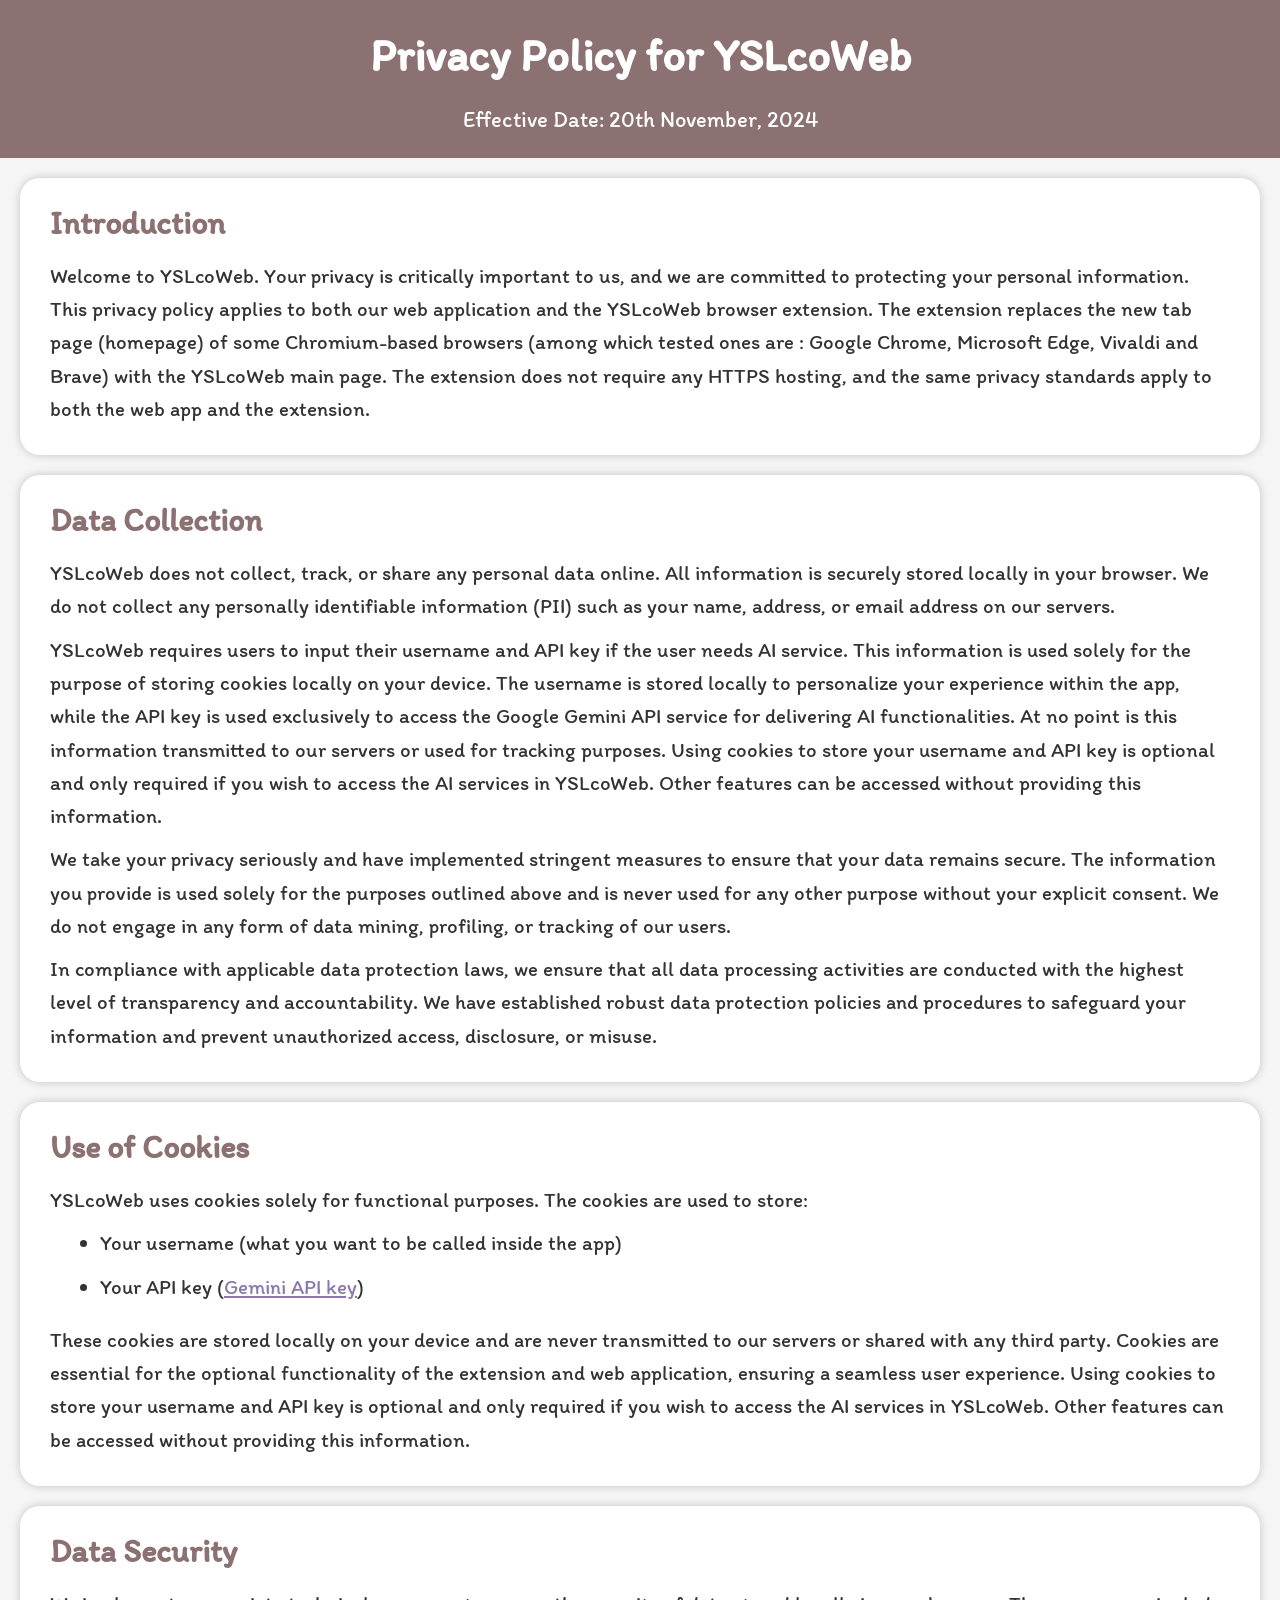
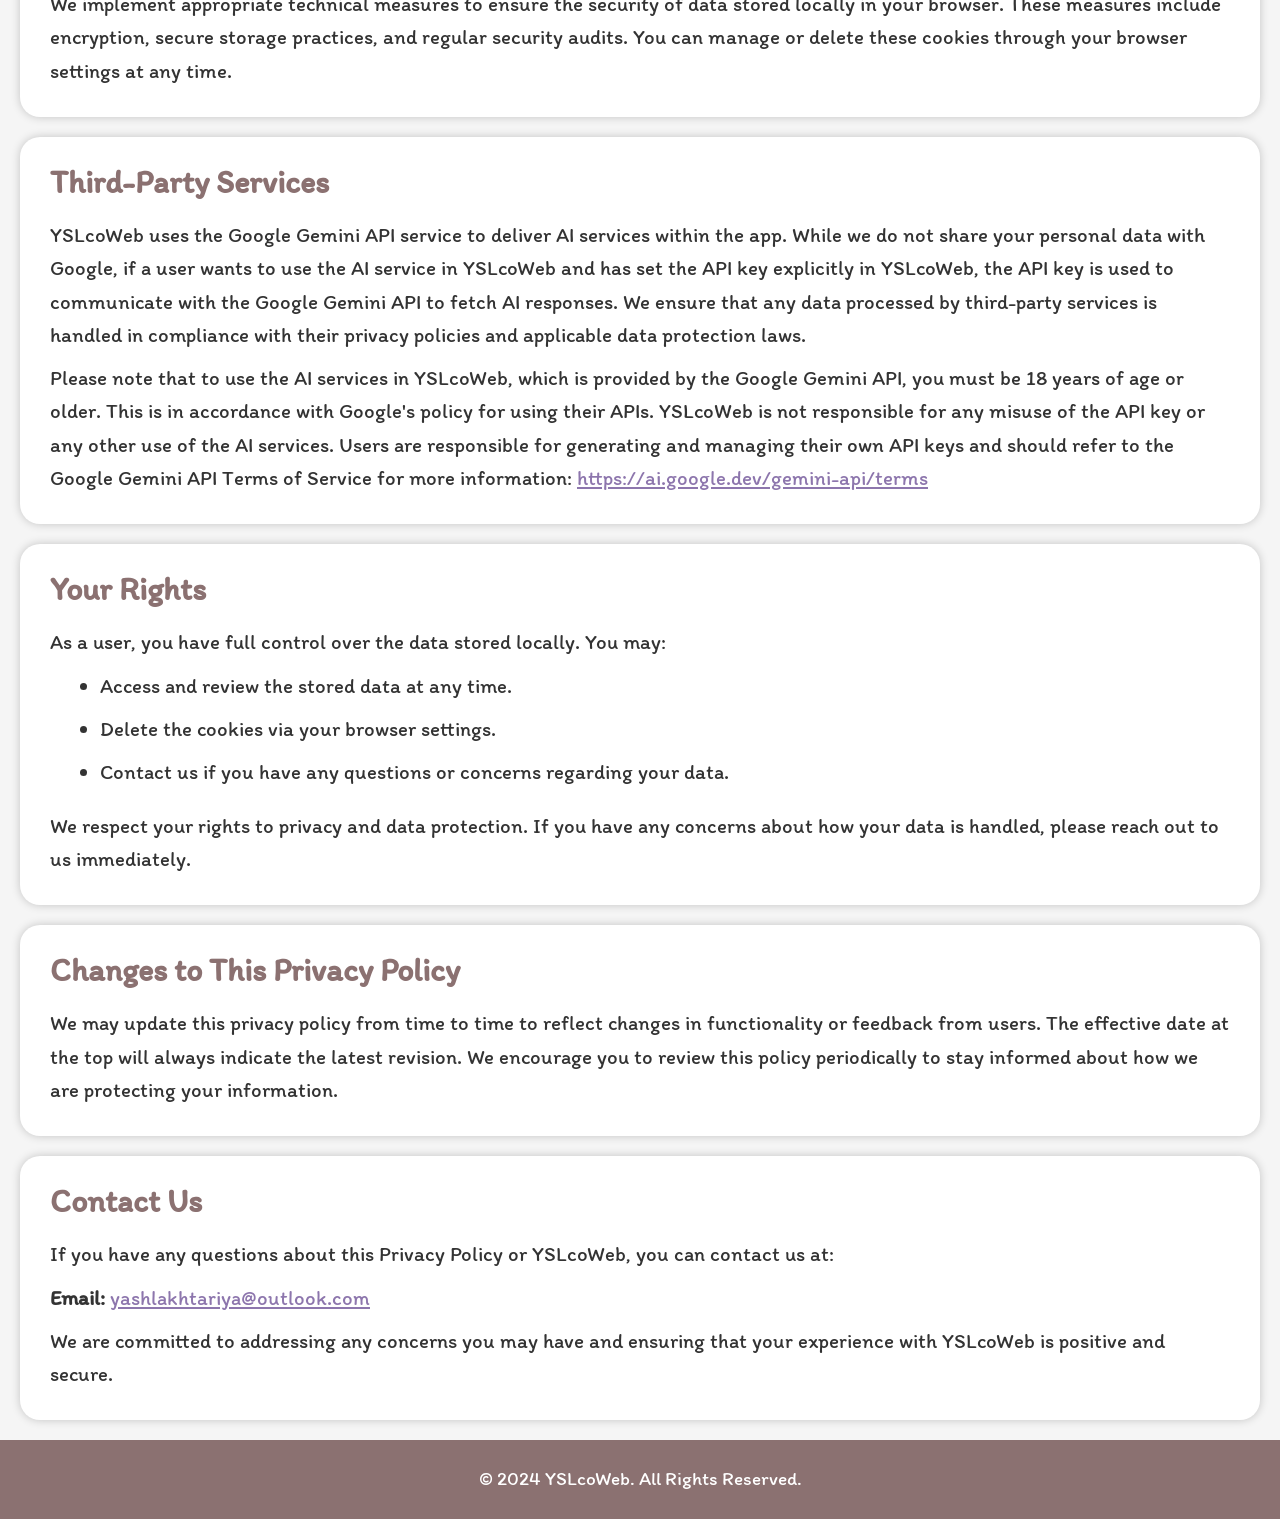
==== assets/privacy-policy.html @ a404fc47 "added privacy policy, some enhancements" ====
<!DOCTYPE html>
<html lang="en">

<head>
    <meta charset="UTF-8">
    <meta http-equiv="X-UA-Compatible" content="IE=edge">
    <meta name="viewport" content="width=device-width, initial-scale=1.0">
    <title>Privacy Policy - YSLcoWeb</title>
    <link href="https://fonts.googleapis.com/css2?family=Itim&display=swap" rel="stylesheet">
    <link rel="icon" type="image/x-icon" href="assets/coweb.png">
    <style>
        body {
            font-family: 'Itim', sans-serif;
            line-height: 1.6;
            margin: 0;
            padding: 0;
            color: #333;
            background-color: #f5f5f5;
            font-size: 1.1rem;
        }

        header {
            background-color: #8b7171;
            color: white;
            padding: 20px 10%;
            text-align: center;
        }

        header h1 {
            margin: 0;
            font-size: 2.8rem;
        }

        header p {
            margin: 10px 0 0;
            font-size: 1.4rem;
        }

        .container {
            max-width: 1200px;
            margin: 20px auto;
            padding: 20px;
            background: white;
            box-shadow: 0 0 10px rgba(0, 0, 0, 0.2);
            border-radius: 20px;
        }

        .container h2 {
            color: #8b7171;
            margin-top: 0;
            margin-bottom: 10px;
            margin-left: 10px;
            margin-right: 10px;
            font-size: 2rem;
        }

        .container p {
            margin: 10px 0;
            margin-left: 10px;
            margin-right: 10px;
            font-size: 1.3rem;
        }

        .container ul {
            margin: 10px 0 20px 20px;
        }

        .container ul li {
            margin-bottom: 10px;
            font-size: 1.3rem;
        }

        footer {
            text-align: center;
            padding: 5px;
            background: #8b7171;
            color: white;
            font-size: 1.2rem;
        }

        footer a {
            color: white;
            text-decoration: underline;
        }

        a {
            color: #8D76AD;
            font-weight: 500;
        }


        ::-webkit-scrollbar {
            width: 9px;
            margin-top: 10px;
        }

        ::-webkit-scrollbar-track {
            border-radius: 100px;
            border-right: 100px;
            background-color: #b9836e;
            box-shadow: inset 0 0 10px #ede4e3;
        }

        ::-webkit-scrollbar-thumb {
            border-radius: 100px;
            background-color: #8D76AD;
        }
    </style>
</head>

<body>
    <header>
        <h1>Privacy Policy for YSLcoWeb</h1>
        <p>Effective Date: 20th November, 2024</p>
    </header>
    <div class="container">
        <h2>Introduction</h2>
        <p>
            Welcome to YSLcoWeb. Your privacy is critically important to us, and we are committed
            to protecting your personal information. This privacy policy applies to both our web application and the
            YSLcoWeb browser extension. The extension replaces the new tab page (homepage) of some Chromium-based
            browsers (among which tested ones are : Google Chrome, Microsoft Edge, Vivaldi and Brave) with the YSLcoWeb
            main page. The extension does not require any HTTPS hosting, and the same privacy standards apply to both
            the web app and the extension.
        </p>
    </div>
    <div class="container">
        <h2>Data Collection</h2>
        <p>
            YSLcoWeb does not collect, track, or share any personal data online. All information is securely stored
            locally in your browser. We do not collect any personally identifiable information (PII) such as your name,
            address, or email address on our servers.
        </p>
        <p>
            YSLcoWeb requires users to input their username and API key if the user needs AI service. This information
            is used solely for the purpose of storing cookies locally on your device. The username is stored locally to
            personalize your experience within the app, while the API key is used exclusively to access the Google
            Gemini API service for delivering AI functionalities. At no point is this information transmitted to our
            servers or used for tracking purposes. Using cookies to store your username and API key is optional and only
            required if you wish to access the AI services in YSLcoWeb. Other features can be accessed without providing
            this information.
        </p>
        <p>
            We take your privacy seriously and have implemented stringent measures to ensure that your data remains
            secure. The information you provide is used solely for the purposes outlined above and is never used for any
            other purpose without your explicit consent. We do not engage in any form of data mining, profiling, or
            tracking of our users.
        </p>
        <p>
            In compliance with applicable data protection laws, we ensure that all data processing activities are
            conducted with the highest level of transparency and accountability. We have established robust data
            protection policies and procedures to safeguard your information and prevent unauthorized access,
            disclosure, or misuse.
        </p>
    </div>
    <div class="container">
        <h2>Use of Cookies</h2>
        <p>
            YSLcoWeb uses cookies solely for functional purposes. The cookies are used to store:
        </p>
        <ul>
            <li>Your username (what you want to be called inside the app)</li>
            <li>Your API key (<a href="https://aistudio.google.com/app/apikey">Gemini API key</a>)</li>
        </ul>
        <p>
            These cookies are stored locally on your device and are never transmitted to our servers or shared with any
            third party. Cookies are essential for the optional functionality of the extension and web application,
            ensuring a seamless user experience. Using cookies to store your username and API key is optional and only
            required if you wish to access the AI services in YSLcoWeb. Other features can be accessed without providing
            this information.
        </p>
    </div>
    <div class="container">
        <h2>Data Security</h2>
        <p>
            We implement appropriate technical measures to ensure the security of data stored locally in your browser.
            These measures include encryption, secure storage practices, and regular security audits. You can manage or
            delete these cookies through your browser settings at any time.
        </p>
    </div>
    <div class="container">
        <h2>Third-Party Services</h2>
        <p>
            YSLcoWeb uses the Google Gemini API service to deliver AI services within the app. While we do not share
            your personal data with Google, if a user wants to use the AI service in YSLcoWeb and has set the API key
            explicitly in YSLcoWeb, the API key is used to communicate with the Google Gemini API to fetch AI responses.
            We ensure that any data processed by third-party services is handled in compliance with their privacy
            policies and applicable data protection laws.
        </p>
        <p>
            Please note that to use the AI services in YSLcoWeb, which is provided by the Google Gemini API, you must be
            18 years of age or older. This is in accordance with Google's policy for using their APIs. YSLcoWeb is not
            responsible for any misuse of the API key or any other use of the AI services. Users are responsible for
            generating and managing their own API keys and should refer to the Google Gemini API Terms of Service for
            more information: <a
                href="https://ai.google.dev/gemini-api/terms">https://ai.google.dev/gemini-api/terms</a>
        </p>
    </div>
    <div class="container">
        <h2>Your Rights</h2>
        <p>
            As a user, you have full control over the data stored locally. You may:
        </p>
        <ul>
            <li>Access and review the stored data at any time.</li>
            <li>Delete the cookies via your browser settings.</li>
            <li>Contact us if you have any questions or concerns regarding your data.</li>
        </ul>
        <p>
            We respect your rights to privacy and data protection. If you have any concerns about how your data is
            handled, please reach out to us immediately.
        </p>
    </div>
    <div class="container">
        <h2>Changes to This Privacy Policy</h2>
        <p>
            We may update this privacy policy from time to time to reflect changes in functionality or feedback from
            users. The effective date at the top will always indicate the latest revision. We encourage you to review
            this policy periodically to stay informed about how we are protecting your information.
        </p>
    </div>
    <div class="container">
        <h2>Contact Us</h2>
        <p>
            If you have any questions about this Privacy Policy or YSLcoWeb, you can contact us at:
        </p>
        <p>
            <strong>Email:</strong> <a href="mailto:yashlakhtariya@outlook.com">yashlakhtariya@outlook.com</a>
        </p>
        <p>
            We are committed to addressing any concerns you may have and ensuring that your experience with YSLcoWeb is
            positive and secure.
        </p>
    </div>
    <footer>
        <p>&copy; 2024 YSLcoWeb. All Rights Reserved.</p>
    </footer>
</body>

</html>
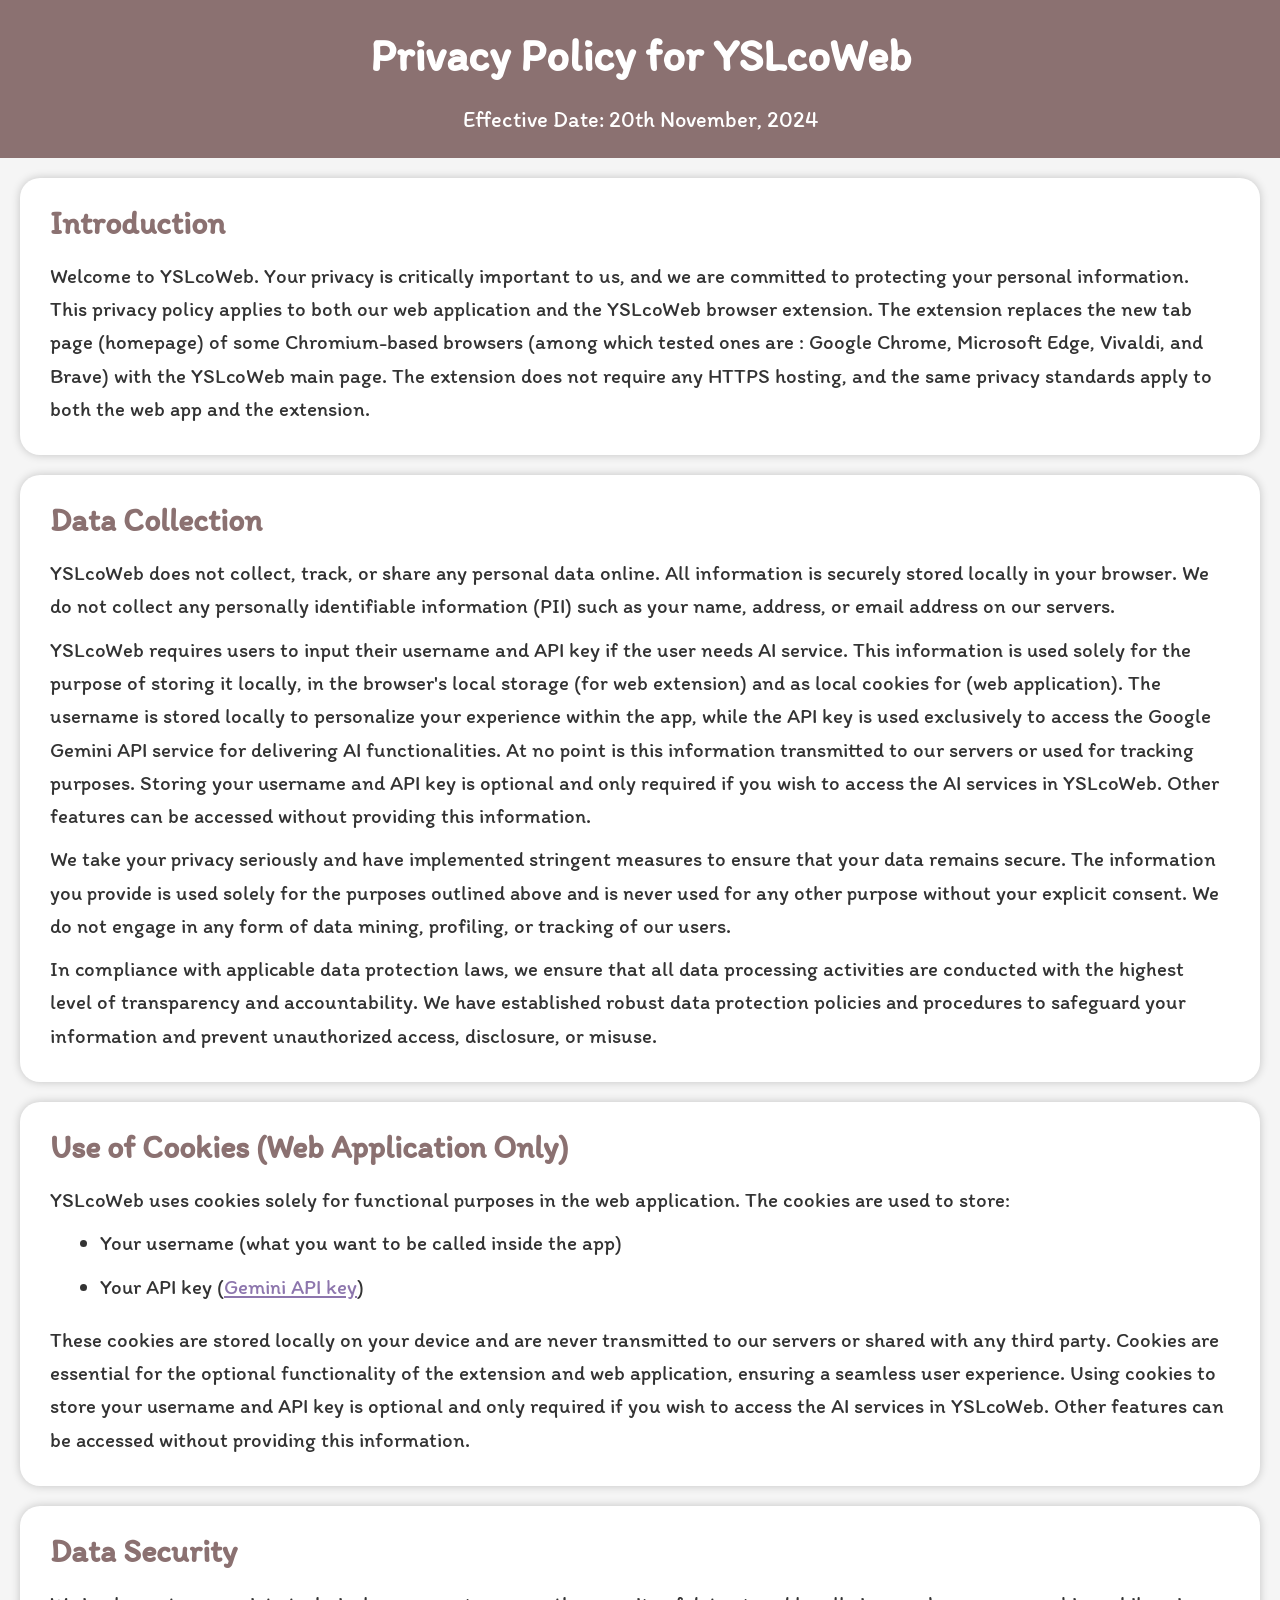
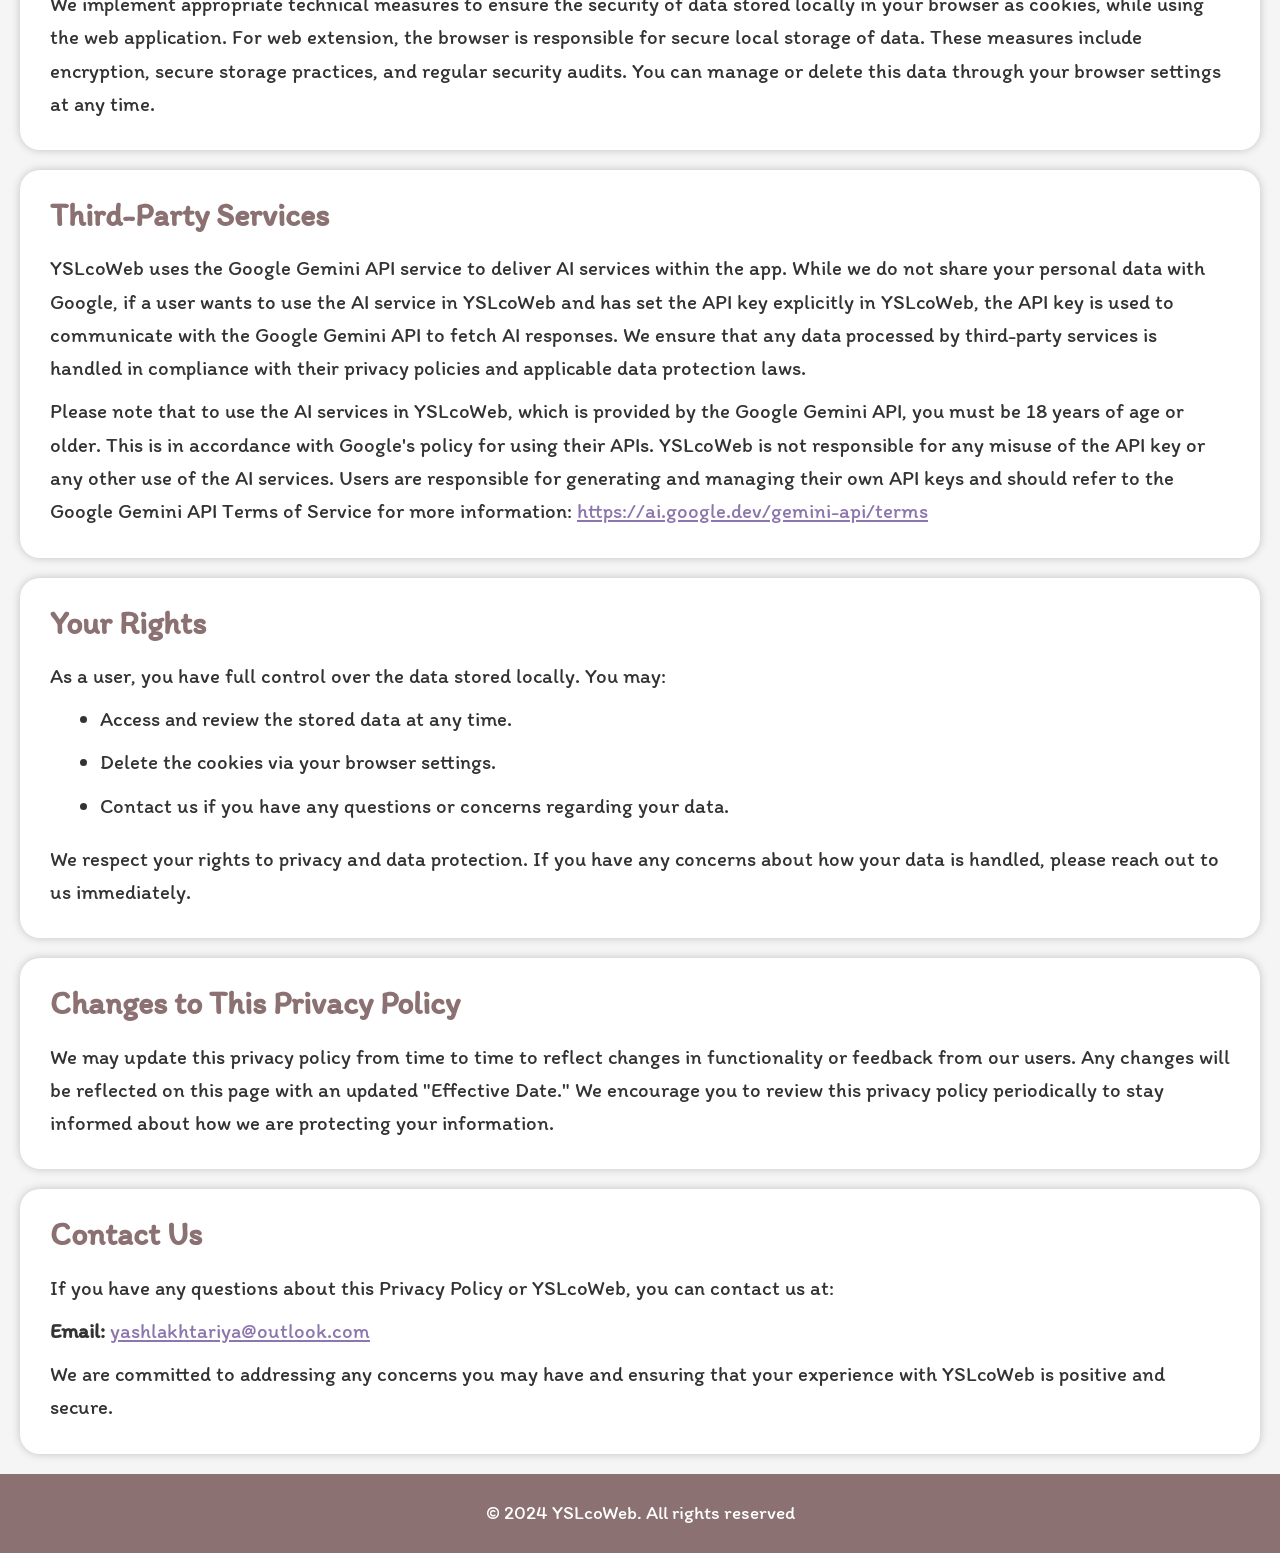
==== commit a304019c: "bug fixes in extension, updated privay policy" ====
--- a/assets/privacy-policy.html
+++ b/assets/privacy-policy.html
@@ -119,7 +119,7 @@
             Welcome to YSLcoWeb. Your privacy is critically important to us, and we are committed
             to protecting your personal information. This privacy policy applies to both our web application and the
             YSLcoWeb browser extension. The extension replaces the new tab page (homepage) of some Chromium-based
-            browsers (among which tested ones are : Google Chrome, Microsoft Edge, Vivaldi and Brave) with the YSLcoWeb
+            browsers (among which tested ones are : Google Chrome, Microsoft Edge, Vivaldi, and Brave) with the YSLcoWeb
             main page. The extension does not require any HTTPS hosting, and the same privacy standards apply to both
             the web app and the extension.
         </p>
@@ -133,10 +133,10 @@
         </p>
         <p>
             YSLcoWeb requires users to input their username and API key if the user needs AI service. This information
-            is used solely for the purpose of storing cookies locally on your device. The username is stored locally to
+            is used solely for the purpose of storing it locally, in the browser's local storage (for web extension) and as local cookies for (web application). The username is stored locally to
             personalize your experience within the app, while the API key is used exclusively to access the Google
             Gemini API service for delivering AI functionalities. At no point is this information transmitted to our
-            servers or used for tracking purposes. Using cookies to store your username and API key is optional and only
+            servers or used for tracking purposes. Storing your username and API key is optional and only
             required if you wish to access the AI services in YSLcoWeb. Other features can be accessed without providing
             this information.
         </p>
@@ -154,9 +154,9 @@
         </p>
     </div>
     <div class="container">
-        <h2>Use of Cookies</h2>
-        <p>
-            YSLcoWeb uses cookies solely for functional purposes. The cookies are used to store:
+        <h2>Use of Cookies (Web Application Only)</h2>
+        <p>
+            YSLcoWeb uses cookies solely for functional purposes in the web application. The cookies are used to store:
         </p>
         <ul>
             <li>Your username (what you want to be called inside the app)</li>
@@ -173,9 +173,9 @@
     <div class="container">
         <h2>Data Security</h2>
         <p>
-            We implement appropriate technical measures to ensure the security of data stored locally in your browser.
+            We implement appropriate technical measures to ensure the security of data stored locally in your browser as cookies, while using the web application. For web extension, the browser is responsible for secure local storage of data.
             These measures include encryption, secure storage practices, and regular security audits. You can manage or
-            delete these cookies through your browser settings at any time.
+            delete this data through your browser settings at any time.
         </p>
     </div>
     <div class="container">
@@ -214,9 +214,9 @@
     <div class="container">
         <h2>Changes to This Privacy Policy</h2>
         <p>
-            We may update this privacy policy from time to time to reflect changes in functionality or feedback from
-            users. The effective date at the top will always indicate the latest revision. We encourage you to review
-            this policy periodically to stay informed about how we are protecting your information.
+            We may update this privacy policy from time to time to reflect changes in functionality or feedback from our
+            users. Any changes will be reflected on this page with an updated "Effective Date." We encourage you to review
+            this privacy policy periodically to stay informed about how we are protecting your information.
         </p>
     </div>
     <div class="container">
@@ -233,8 +233,8 @@
         </p>
     </div>
     <footer>
-        <p>&copy; 2024 YSLcoWeb. All Rights Reserved.</p>
+        <p>&copy; 2024 YSLcoWeb. All rights reserved</p>
     </footer>
 </body>
 
-</html>+</html>
